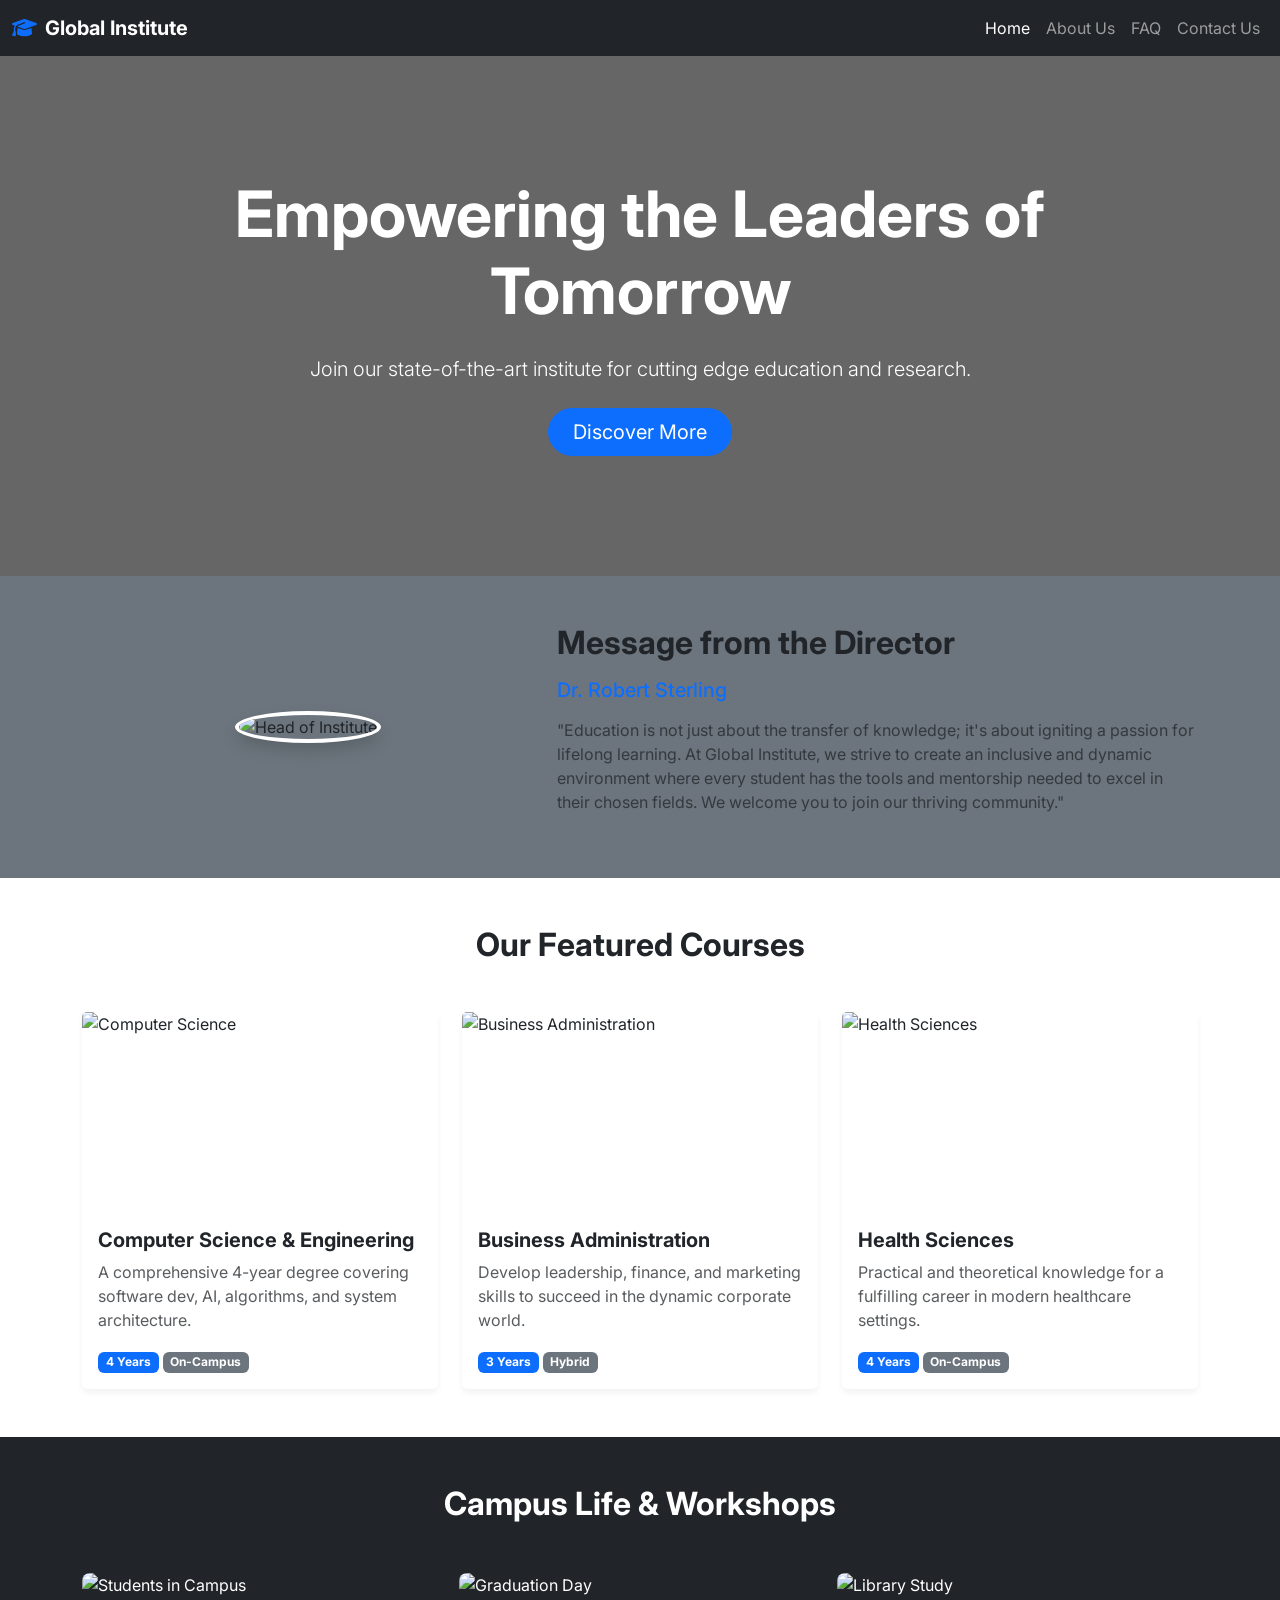
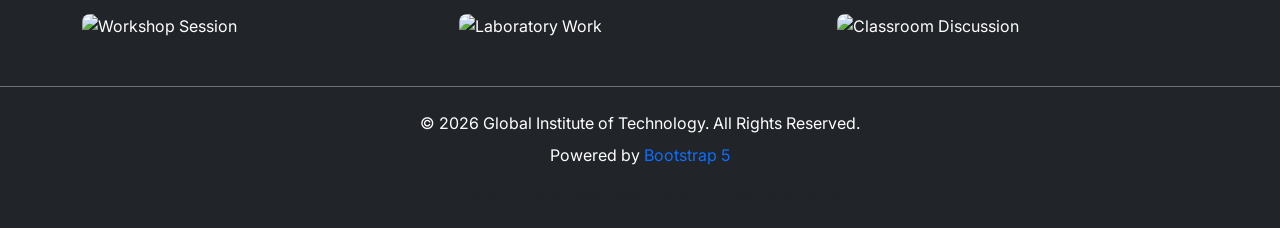
==== index.html @ 992102ea "project done" ====
<!DOCTYPE html>
<html lang="en">
<head>
    <meta charset="UTF-8">
    <meta name="viewport" content="width=device-width, initial-scale=1.0">
    <title>Global Institute of Technology | Home</title>
    <!-- Bootstrap CSS -->
    <link href="https://cdn.jsdelivr.net/npm/bootstrap@5.3.2/dist/css/bootstrap.min.css" rel="stylesheet">
    <!-- FontAwesome for Icons -->
    <link rel="stylesheet" href="https://cdnjs.cloudflare.com/ajax/libs/font-awesome/6.4.2/css/all.min.css">
    <!-- Custom CSS -->
    <link rel="stylesheet" href="assets/css/style.css">
</head>
<body>

    <!-- Navigation Menu (Full container wide with hover effect) -->
    <nav class="navbar navbar-expand-lg navbar-dark bg-dark">
        <div class="container-fluid">
            <a class="navbar-brand fw-bold" href="index.html">
                <i class="fa-solid fa-graduation-cap me-2 text-primary"></i>Global Institute
            </a>
            <button class="navbar-toggler" type="button" data-bs-toggle="collapse" data-bs-target="#mainNav" aria-controls="mainNav" aria-expanded="false" aria-label="Toggle navigation">
                <span class="navbar-toggler-icon"></span>
            </button>
            <div class="collapse navbar-collapse" id="mainNav">
                <ul class="navbar-nav ms-auto mb-2 mb-lg-0">
                    <li class="nav-item">
                        <a class="nav-link active" href="index.html">Home</a>
                    </li>
                    <li class="nav-item">
                        <a class="nav-link" href="about.html">About Us</a>
                    </li>
                    <li class="nav-item">
                        <a class="nav-link" href="faq.html">FAQ</a>
                    </li>
                    <li class="nav-item">
                        <a class="nav-link" href="contact.html">Contact Us</a>
                    </li>
                </ul>
            </div>
        </div>
    </nav>

    <main>
        <!-- Banner (Full wide) -->
        <section class="hero-banner">
            <div class="container">
                <h1 class="display-3 fw-bold mb-4">Empowering the Leaders of Tomorrow</h1>
                <p class="lead mb-4">Join our state-of-the-art institute for cutting edge education and research.</p>
                <a href="about.html" class="btn btn-primary btn-lg px-4 rounded-pill">Discover More</a>
            </div>
        </section>

        <!-- Head of Institute Section -->
        <section class="py-5 bg-secondary">
            <div class="container">
                <div class="row align-items-center">
                    <div class="col-md-5 mb-4 mb-md-0 text-center">
                        <img src="https://images.unsplash.com/photo-1560250097-0b93528c311a?ixlib=rb-4.0.3&auto=format&fit=crop&w=500&q=80" alt="Head of Institute" class="img-fluid rounded-circle shadow border border-4 border-white" style="width: 300px; height: 300px; object-fit: cover;">
                    </div>
                    <div class="col-md-7">
                        <h2 class="fw-bold mb-3">Message from the Director</h2>
                        <h5 class="text-primary mb-3">Dr. Robert Sterling</h5>
                        <p class="text-muted">
                            "Education is not just about the transfer of knowledge; it's about igniting a passion for lifelong learning. 
                            At Global Institute, we strive to create an inclusive and dynamic environment where every student has the tools 
                            and mentorship needed to excel in their chosen fields. We welcome you to join our thriving community."
                        </p>
                    </div>
                </div>
            </div>
        </section>

        <!-- Course Details -->
        <section class="py-5">
            <div class="container">
                <h2 class="text-center fw-bold mb-5">Our Featured Courses</h2>
                <div class="row g-4">
                    <!-- Course 1 -->
                    <div class="col-md-4">
                        <div class="card h-100">
                            <img src="https://images.unsplash.com/photo-1517694712202-14dd9538aa97?ixlib=rb-4.0.3&auto=format&fit=crop&w=600&q=80" class="card-img-top" alt="Computer Science" style="height: 200px; object-fit: cover;">
                            <div class="card-body">
                                <h5 class="card-title fw-bold">Computer Science & Engineering</h5>
                                <p class="card-text text-muted">A comprehensive 4-year degree covering software dev, AI, algorithms, and system architecture.</p>
                                <span class="badge bg-primary">4 Years</span>
                                <span class="badge bg-secondary">On-Campus</span>
                            </div>
                        </div>
                    </div>
                    <!-- Course 2 -->
                    <div class="col-md-4">
                        <div class="card h-100">
                            <img src="https://images.unsplash.com/photo-1606761568499-6d2451b23c66?ixlib=rb-4.0.3&auto=format&fit=crop&w=600&q=80" class="card-img-top" alt="Business Administration" style="height: 200px; object-fit: cover;">
                            <div class="card-body">
                                <h5 class="card-title fw-bold">Business Administration</h5>
                                <p class="card-text text-muted">Develop leadership, finance, and marketing skills to succeed in the dynamic corporate world.</p>
                                <span class="badge bg-primary">3 Years</span>
                                <span class="badge bg-secondary">Hybrid</span>
                            </div>
                        </div>
                    </div>
                    <!-- Course 3 -->
                    <div class="col-md-4">
                        <div class="card h-100">
                            <img src="https://images.unsplash.com/photo-1576091160399-112ba8d25d1d?ixlib=rb-4.0.3&auto=format&fit=crop&w=600&q=80" class="card-img-top" alt="Health Sciences" style="height: 200px; object-fit: cover;">
                            <div class="card-body">
                                <h5 class="card-title fw-bold">Health Sciences</h5>
                                <p class="card-text text-muted">Practical and theoretical knowledge for a fulfilling career in modern healthcare settings.</p>
                                <span class="badge bg-primary">4 Years</span>
                                <span class="badge bg-secondary">On-Campus</span>
                            </div>
                        </div>
                    </div>
                </div>
            </div>
        </section>

        <!-- Student/Workshop Image Gallery -->
        <section class="py-5 bg-dark text-white">
            <div class="container">
                <h2 class="text-center fw-bold mb-5">Campus Life & Workshops</h2>
                <div class="row g-3">
                    <div class="col-md-4 col-sm-6 gallery-item">
                        <img src="https://images.unsplash.com/photo-1523240795612-9a054b0db644?ixlib=rb-4.0.3&auto=format&fit=crop&w=600&q=80" alt="Students in Campus" class="gallery-img">
                    </div>
                    <div class="col-md-4 col-sm-6 gallery-item">
                        <img src="https://images.unsplash.com/photo-1541339907198-e08756dedf3f?ixlib=rb-4.0.3&auto=format&fit=crop&w=600&q=80" alt="Graduation Day" class="gallery-img">
                    </div>
                    <div class="col-md-4 col-sm-6 gallery-item">
                        <img src="https://images.unsplash.com/photo-1515162816999-a0c47dc192f7?ixlib=rb-4.0.3&auto=format&fit=crop&w=600&q=80" alt="Library Study" class="gallery-img">
                    </div>
                    <div class="col-md-4 col-sm-6 gallery-item">
                        <img src="https://images.unsplash.com/photo-1552664730-d307ca884978?ixlib=rb-4.0.3&auto=format&fit=crop&w=600&q=80" alt="Workshop Session" class="gallery-img">
                    </div>
                    <div class="col-md-4 col-sm-6 gallery-item">
                        <img src="https://images.unsplash.com/photo-1581091226825-a6a2a5aee158?ixlib=rb-4.0.3&auto=format&fit=crop&w=600&q=80" alt="Laboratory Work" class="gallery-img">
                    </div>
                    <div class="col-md-4 col-sm-6 gallery-item">
                        <img src="https://images.unsplash.com/photo-1509062522246-3755977927d7?ixlib=rb-4.0.3&auto=format&fit=crop&w=600&q=80" alt="Classroom Discussion" class="gallery-img">
                    </div>
                </div>
            </div>
        </section>
    </main>

    <!-- Footer -->
    <footer class="bg-dark text-white py-4 mt-auto border-top border-secondary">
        <div class="container text-center">
            <p class="mb-2">&copy; 2026 Global Institute of Technology. All Rights Reserved.</p>
            <p class="mb-2">Powered by <a href="#" target="_blank" class="text-primary text-decoration-none">Bootstrap 5</a></p>
            <div class="mt-3 text-muted small">
                <i class="fa-regular fa-clock me-1"></i> Current Time: <span id="current-datetime"></span>
            </div>
        </div>
    </footer>

    <!-- Bootstrap Bundle with Popper -->
    <script src="https://cdn.jsdelivr.net/npm/bootstrap@5.3.2/dist/js/bootstrap.bundle.min.js"></script>
    <!-- Custom JS -->
    <script src="assets/js/main.js"></script>
</body>
</html>
---- assets/css/style.css ----
/* Google Fonts */
@import url('https://fonts.googleapis.com/css2?family=Inter:wght@300;400;500;600;700&display=swap');

:root {
  --primary-color: #0d6efd;
  --primary-hover: #0b5ed7;
  --secondary-color: #f8f9fa;
  --text-dark: #212529;
  --text-muted: #6c757d;
  --transition-speed: 0.3s;
}

body {
  font-family: 'Inter', sans-serif;
  color: var(--text-dark);
  display: flex;
  flex-direction: column;
  min-height: 100vh;
}

main {
  flex: 1;
}

/* Navbar Hover Effect */
.navbar-nav .nav-link {
  position: relative;
  transition: color var(--transition-speed);
}

.navbar-nav .nav-link::after {
  content: '';
  position: absolute;
  width: 0;
  height: 2px;
  display: block;
  margin-top: 5px;
  right: 0;
  background: var(--primary-color);
  transition: width var(--transition-speed) ease;
}

.navbar-nav .nav-link:hover::after {
  width: 100%;
  left: 0;
  background: var(--primary-color);
}

/* Hero Banner */
.hero-banner {
  background: linear-gradient(rgba(0,0,0,0.6), rgba(0,0,0,0.6)), url('https://images.unsplash.com/photo-1523050854058-8df90110c9f1?ixlib=rb-4.0.3&auto=format&fit=crop&w=1920&q=80') no-repeat center center/cover;
  color: white;
  padding: 120px 0;
  text-align: center;
}

/* Cards Hover effects */
.card {
  transition: transform var(--transition-speed), box-shadow var(--transition-speed);
  border: none;
  box-shadow: 0 4px 6px rgba(0,0,0,0.05);
}

.card:hover {
  transform: translateY(-5px);
  box-shadow: 0 10px 20px rgba(0,0,0,0.1);
}

/* Gallery Images */
.gallery-img {
  width: 100%;
  height: 250px;
  object-fit: cover;
  border-radius: 8px;
  transition: transform var(--transition-speed);
}
.gallery-item {
  overflow: hidden;
  border-radius: 8px;
}
.gallery-item:hover .gallery-img {
  transform: scale(1.05);
}

/* Custom Unordered List (Food Items) - Without Framework Help */
.food-list {
  list-style-type: none;
  padding: 0;
  margin: 20px 0;
  max-width: 400px;
}

.food-list li {
  background-color: #fdfbf7;
  border: 1px solid #e0dcd3;
  border-radius: 8px;
  padding: 15px 20px;
  margin-bottom: 10px;
  font-size: 16px;
  color: #4a4a4a;
  transition: all 0.3s ease-in-out;
  cursor: pointer;
  position: relative;
  overflow: hidden;
}

.food-list li::before {
  content: '🍽️';
  margin-right: 10px;
}

.food-list li:hover {
  background-color: #ffe8cc;
  border-color: #ffa94d;
  color: #d9480f;
  transform: translateX(5px);
  box-shadow: 2px 4px 8px rgba(0, 0, 0, 0.05);
}

/* FAQ Styles */
.faq-container {
  max-width: 800px;
  margin: 0 auto;
}

.faq-item {
  background-color: #fff;
  border: 1px solid #e5e7eb;
  border-radius: 8px;
  margin-bottom: 15px;
  overflow: hidden;
}

.faq-question {
  width: 100%;
  text-align: left;
  padding: 20px;
  font-size: 1.1rem;
  font-weight: 600;
  background: none;
  border: none;
  cursor: pointer;
  display: flex;
  justify-content: space-between;
  align-items: center;
  transition: background-color 0.2s;
}

.faq-question:hover {
  background-color: #f8f9fa;
}

.faq-icon {
  transition: transform 0.3s ease;
}

.faq-item.active .faq-icon {
  transform: rotate(180deg);
}

.faq-answer {
  max-height: 0;
  overflow: hidden;
  transition: max-height 0.4s ease;
}

.faq-answer-content {
  padding: 0 20px 20px;
  color: var(--text-muted);
}
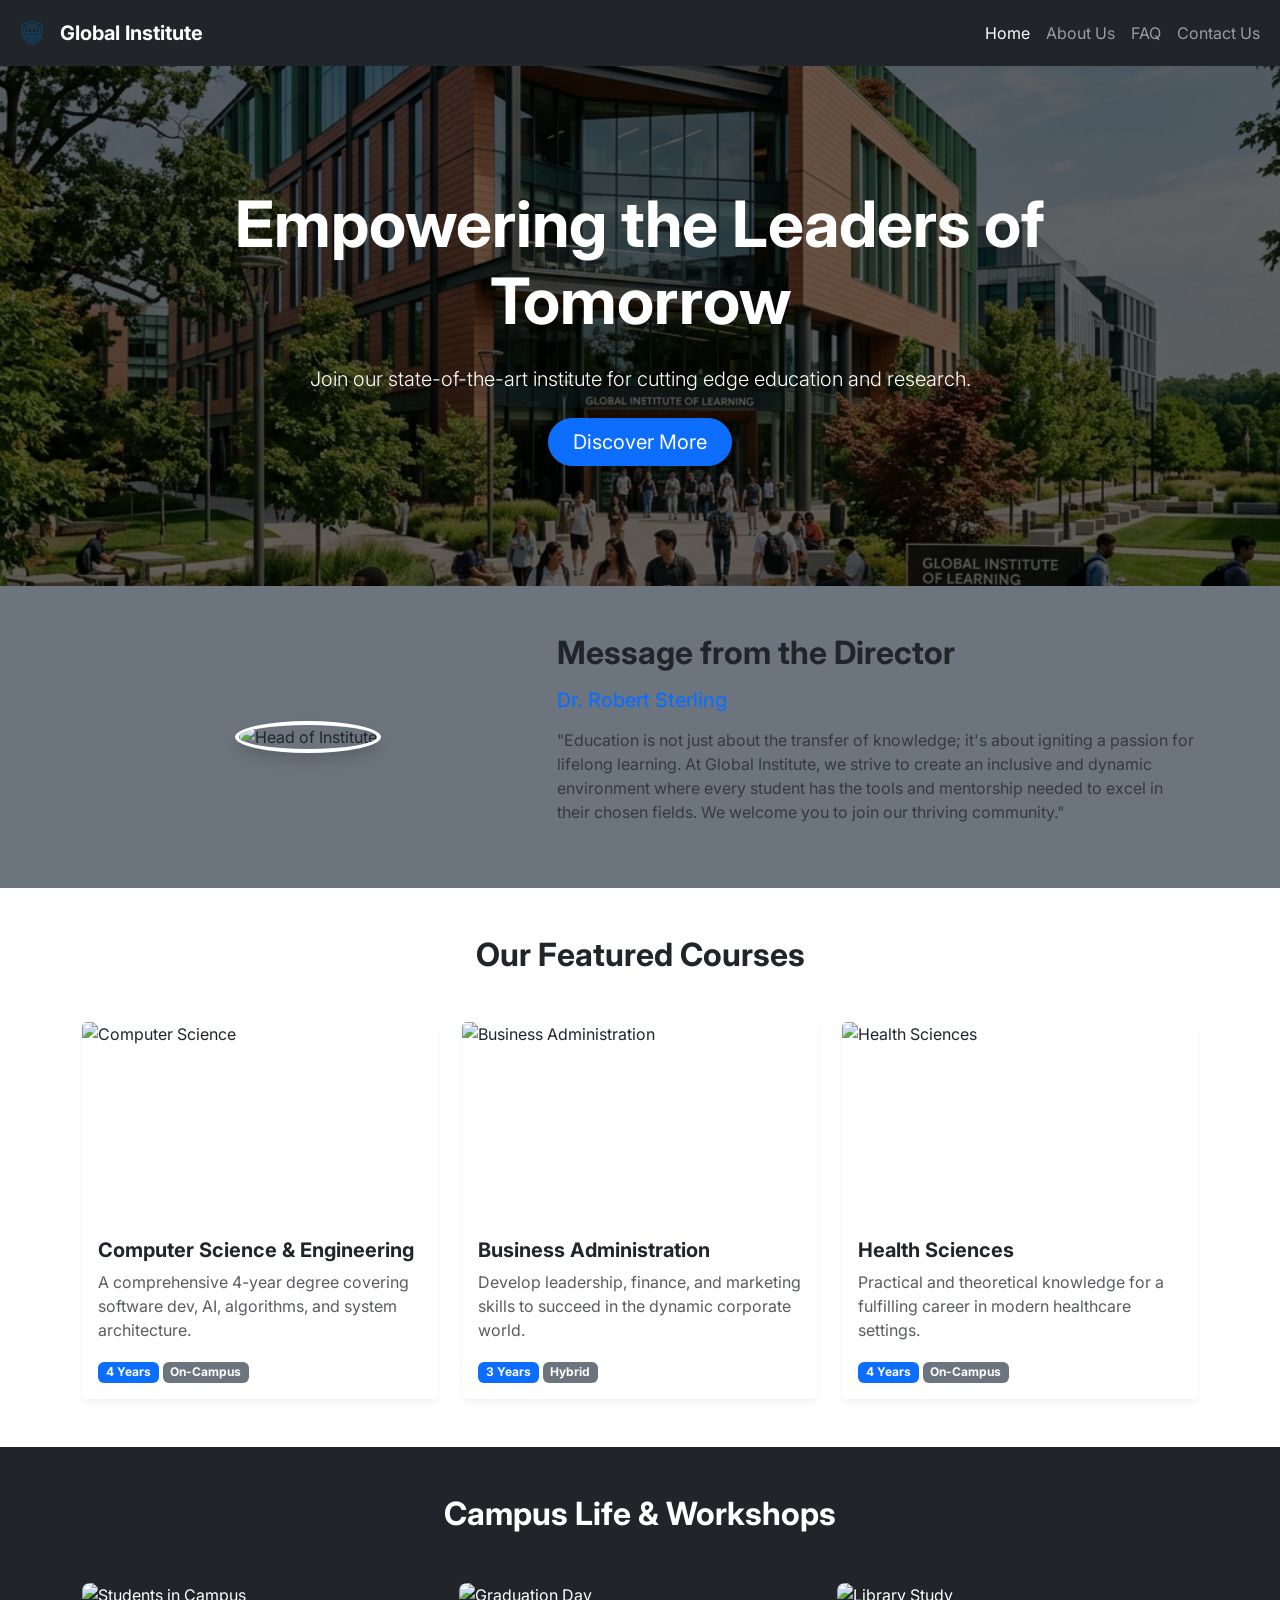
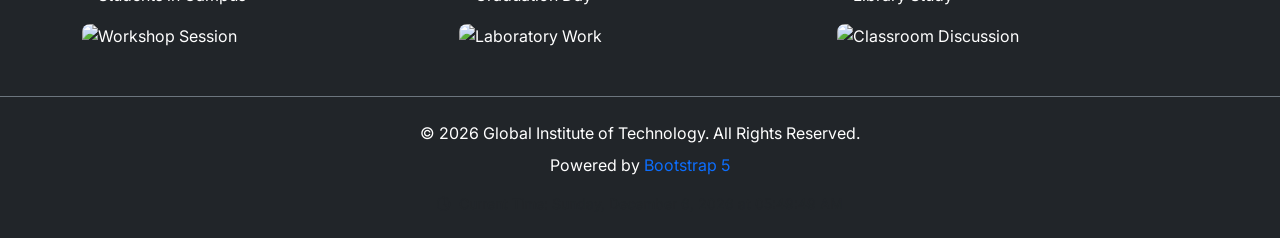
==== commit 3a47588e: "project done" ====
--- a/index.html
+++ b/index.html
@@ -16,8 +16,9 @@
     <!-- Navigation Menu (Full container wide with hover effect) -->
     <nav class="navbar navbar-expand-lg navbar-dark bg-dark">
         <div class="container-fluid">
-            <a class="navbar-brand fw-bold" href="index.html">
-                <i class="fa-solid fa-graduation-cap me-2 text-primary"></i>Global Institute
+            <a class="navbar-brand fw-bold d-flex align-items-center" href="index.html">
+                <img src="assets/img/logo.png" alt="Global Institute Logo" class="me-2" style="width: 40px; height: 40px; object-fit: contain;">
+                Global Institute
             </a>
             <button class="navbar-toggler" type="button" data-bs-toggle="collapse" data-bs-target="#mainNav" aria-controls="mainNav" aria-expanded="false" aria-label="Toggle navigation">
                 <span class="navbar-toggler-icon"></span>
--- a/assets/css/style.css
+++ b/assets/css/style.css
@@ -48,7 +48,7 @@
 
 /* Hero Banner */
 .hero-banner {
-  background: linear-gradient(rgba(0,0,0,0.6), rgba(0,0,0,0.6)), url('https://images.unsplash.com/photo-1523050854058-8df90110c9f1?ixlib=rb-4.0.3&auto=format&fit=crop&w=1920&q=80') no-repeat center center/cover;
+  background: linear-gradient(rgba(0,0,0,0.6), rgba(0,0,0,0.6)), url('../img/hero-banner.png') no-repeat center center/cover;
   color: white;
   padding: 120px 0;
   text-align: center;
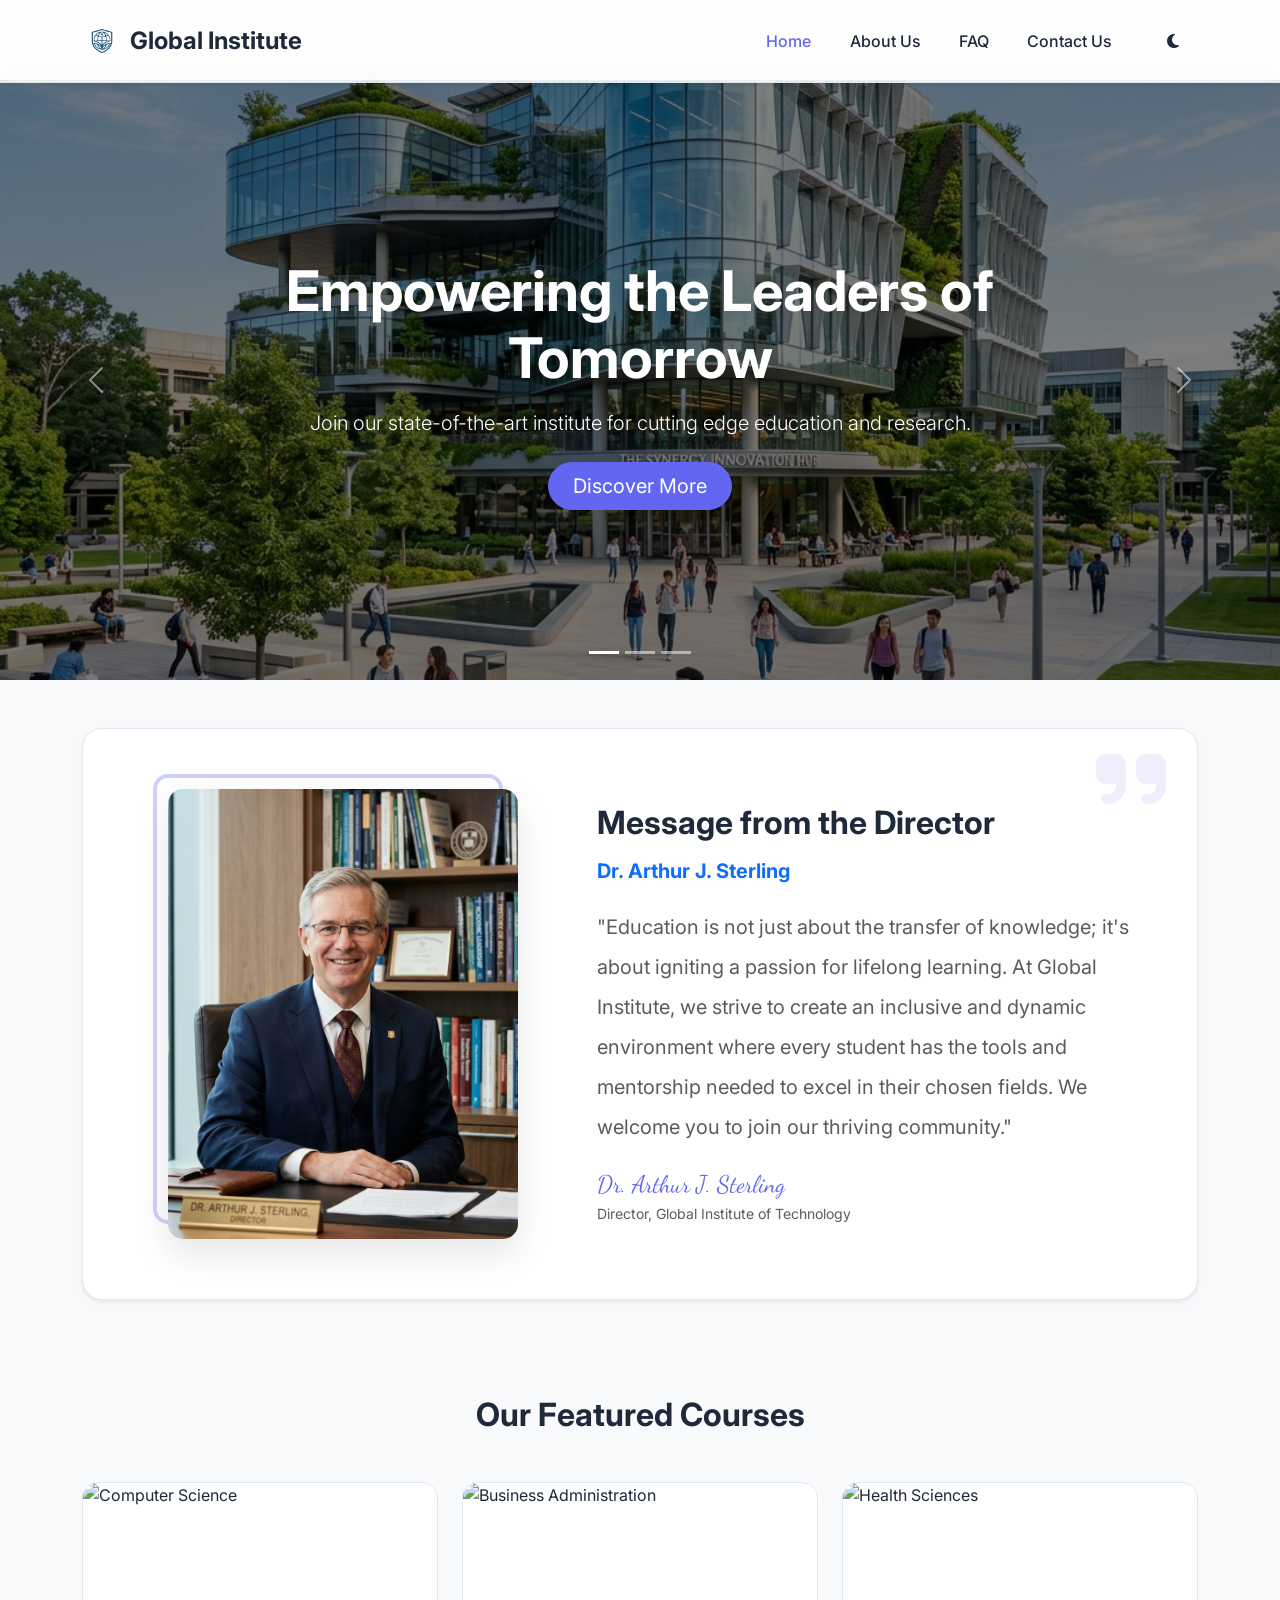
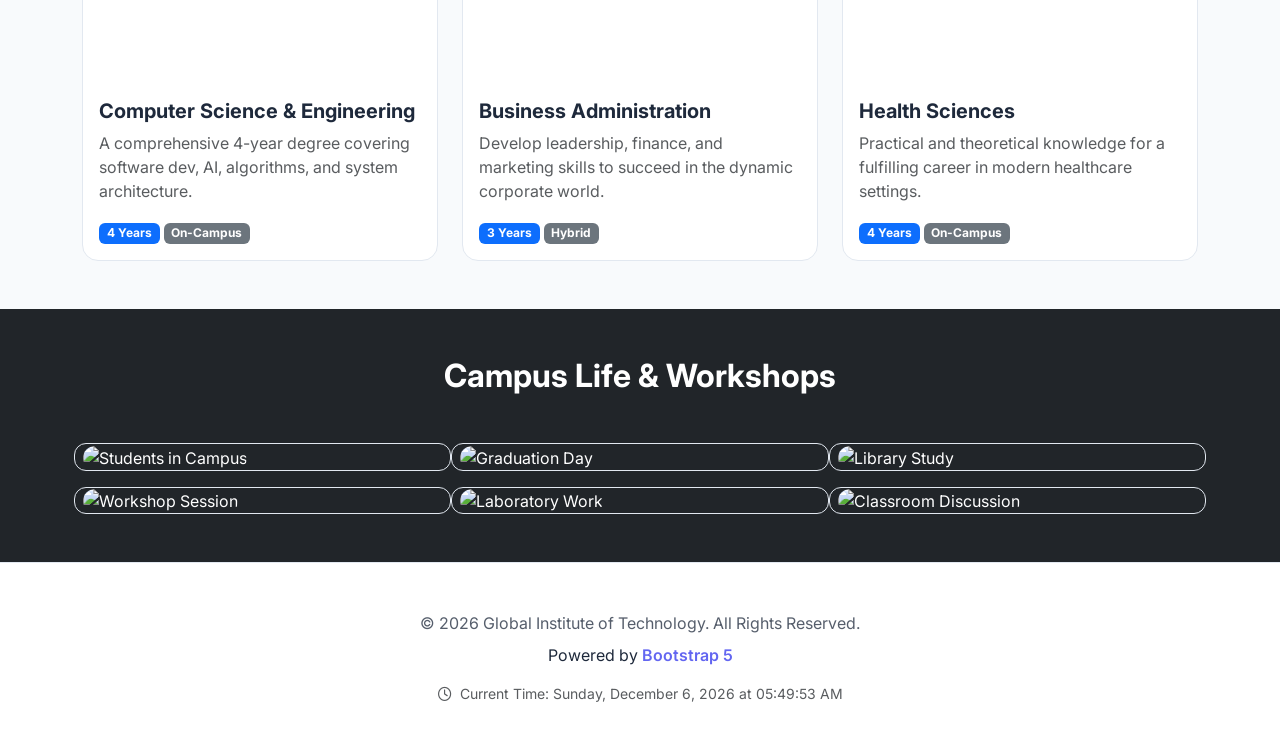
==== commit 155fd95d: "feat: implement glassmorphic navigation, dark mode toggle, and hero carousel with new assets" ====
--- a/index.html
+++ b/index.html
@@ -14,17 +14,18 @@
 <body>
 
     <!-- Navigation Menu (Full container wide with hover effect) -->
-    <nav class="navbar navbar-expand-lg navbar-dark bg-dark">
-        <div class="container-fluid">
+    <!-- Navigation Menu (Glassmorphic) -->
+    <nav class="navbar navbar-expand-lg fixed-top shadow-sm">
+        <div class="container">
             <a class="navbar-brand fw-bold d-flex align-items-center" href="index.html">
                 <img src="assets/img/logo.png" alt="Global Institute Logo" class="me-2" style="width: 40px; height: 40px; object-fit: contain;">
-                Global Institute
+                <span>Global Institute</span>
             </a>
-            <button class="navbar-toggler" type="button" data-bs-toggle="collapse" data-bs-target="#mainNav" aria-controls="mainNav" aria-expanded="false" aria-label="Toggle navigation">
+            <button class="navbar-toggler border-0 shadow-none" type="button" data-bs-toggle="collapse" data-bs-target="#mainNav" aria-controls="mainNav" aria-expanded="false" aria-label="Toggle navigation">
                 <span class="navbar-toggler-icon"></span>
             </button>
             <div class="collapse navbar-collapse" id="mainNav">
-                <ul class="navbar-nav ms-auto mb-2 mb-lg-0">
+                <ul class="navbar-nav ms-auto align-items-center">
                     <li class="nav-item">
                         <a class="nav-link active" href="index.html">Home</a>
                     </li>
@@ -36,6 +37,12 @@
                     </li>
                     <li class="nav-item">
                         <a class="nav-link" href="contact.html">Contact Us</a>
+                    </li>
+                    <!-- Dark Mode Toggle -->
+                    <li class="nav-item ms-lg-3">
+                        <button id="theme-toggle" class="btn btn-link nav-link text-decoration-none border-0" aria-label="Toggle Dark Mode">
+                            <i class="fas fa-moon"></i>
+                        </button>
                     </li>
                 </ul>
             </div>
@@ -43,30 +50,75 @@
     </nav>
 
     <main>
-        <!-- Banner (Full wide) -->
-        <section class="hero-banner">
+        <!-- Hero Carousel -->
+        <section id="heroCarousel" class="carousel slide" data-bs-ride="carousel">
+            <div class="carousel-indicators">
+                <button type="button" data-bs-target="#heroCarousel" data-bs-slide-to="0" class="active" aria-current="true" aria-label="Slide 1"></button>
+                <button type="button" data-bs-target="#heroCarousel" data-bs-slide-to="1" aria-label="Slide 2"></button>
+                <button type="button" data-bs-target="#heroCarousel" data-bs-slide-to="2" aria-label="Slide 3"></button>
+            </div>
+            <div class="carousel-inner">
+                <div class="carousel-item active">
+                    <img src="assets/img/carousel-1.png" class="d-block w-100 carousel-img" alt="Modern Campus Building">
+                    <div class="carousel-caption">
+                        <h1 class="display-4 fw-bold mb-3">Empowering the Leaders of Tomorrow</h1>
+                        <p class="lead mb-4 d-none d-md-block">Join our state-of-the-art institute for cutting edge education and research.</p>
+                        <a href="about.html" class="btn btn-primary btn-lg px-4 rounded-pill">Discover More</a>
+                    </div>
+                </div>
+                <div class="carousel-item">
+                    <img src="assets/img/carousel-2.png" class="d-block w-100 carousel-img" alt="Modern University Library">
+                    <div class="carousel-caption">
+                        <h1 class="display-4 fw-bold mb-3">World-Class Library & Resources</h1>
+                        <p class="lead mb-4 d-none d-md-block">Access vast educational resources and digital media to fuel your academic growth.</p>
+                        <a href="about.html" class="btn btn-primary btn-lg px-4 rounded-pill">Explore Campus</a>
+                    </div>
+                </div>
+                <div class="carousel-item">
+                    <img src="assets/img/carousel-3.png" class="d-block w-100 carousel-img" alt="Engineering Workshop">
+                    <div class="carousel-caption">
+                        <h1 class="display-4 fw-bold mb-3">Innovative Labs & Workshops</h1>
+                        <p class="lead mb-4 d-none d-md-block">Get hands-on experience with the latest technology and industry-standard equipment.</p>
+                        <a href="about.html" class="btn btn-primary btn-lg px-4 rounded-pill">Apply Now</a>
+                    </div>
+                </div>
+            </div>
+            <button class="carousel-control-prev" type="button" data-bs-target="#heroCarousel" data-bs-slide="prev">
+                <span class="carousel-control-prev-icon" aria-hidden="true"></span>
+                <span class="visually-hidden">Previous</span>
+            </button>
+            <button class="carousel-control-next" type="button" data-bs-target="#heroCarousel" data-bs-slide="next">
+                <span class="carousel-control-next-icon" aria-hidden="true"></span>
+                <span class="visually-hidden">Next</span>
+            </button>
+        </section>
+
+        <!-- Head of Institute Section -->
+        <section class="py-5 bg-light">
             <div class="container">
-                <h1 class="display-3 fw-bold mb-4">Empowering the Leaders of Tomorrow</h1>
-                <p class="lead mb-4">Join our state-of-the-art institute for cutting edge education and research.</p>
-                <a href="about.html" class="btn btn-primary btn-lg px-4 rounded-pill">Discover More</a>
-            </div>
-        </section>
-
-        <!-- Head of Institute Section -->
-        <section class="py-5 bg-secondary">
-            <div class="container">
-                <div class="row align-items-center">
-                    <div class="col-md-5 mb-4 mb-md-0 text-center">
-                        <img src="https://images.unsplash.com/photo-1560250097-0b93528c311a?ixlib=rb-4.0.3&auto=format&fit=crop&w=500&q=80" alt="Head of Institute" class="img-fluid rounded-circle shadow border border-4 border-white" style="width: 300px; height: 300px; object-fit: cover;">
-                    </div>
-                    <div class="col-md-7">
-                        <h2 class="fw-bold mb-3">Message from the Director</h2>
-                        <h5 class="text-primary mb-3">Dr. Robert Sterling</h5>
-                        <p class="text-muted">
-                            "Education is not just about the transfer of knowledge; it's about igniting a passion for lifelong learning. 
-                            At Global Institute, we strive to create an inclusive and dynamic environment where every student has the tools 
-                            and mentorship needed to excel in their chosen fields. We welcome you to join our thriving community."
-                        </p>
+                <div class="director-section shadow-sm">
+                    <div class="row align-items-center">
+                        <div class="col-lg-5 mb-5 mb-lg-0 text-center">
+                            <div class="director-img-container">
+                                <img src="assets/img/director.png" alt="Dr. Arthur J. Sterling" class="director-img">
+                            </div>
+                        </div>
+                        <div class="col-lg-7">
+                            <div class="director-content">
+                                <i class="fas fa-quote-right quote-icon"></i>
+                                <h2 class="fw-bold mb-3">Message from the Director</h2>
+                                <h5 class="text-primary fw-bold mb-4">Dr. Arthur J. Sterling</h5>
+                                <p class="text-muted fs-5 lh-lg">
+                                    "Education is not just about the transfer of knowledge; it's about igniting a passion for lifelong learning. 
+                                    At Global Institute, we strive to create an inclusive and dynamic environment where every student has the tools 
+                                    and mentorship needed to excel in their chosen fields. We welcome you to join our thriving community."
+                                </p>
+                                <div class="director-signature">
+                                    Dr. Arthur J. Sterling
+                                </div>
+                                <p class="text-muted small mb-0">Director, Global Institute of Technology</p>
+                            </div>
+                        </div>
                     </div>
                 </div>
             </div>
@@ -146,10 +198,10 @@
     </main>
 
     <!-- Footer -->
-    <footer class="bg-dark text-white py-4 mt-auto border-top border-secondary">
+    <footer class="py-5 mt-auto">
         <div class="container text-center">
-            <p class="mb-2">&copy; 2026 Global Institute of Technology. All Rights Reserved.</p>
-            <p class="mb-2">Powered by <a href="#" target="_blank" class="text-primary text-decoration-none">Bootstrap 5</a></p>
+            <p class="mb-2 opacity-75">&copy; 2026 Global Institute of Technology. All Rights Reserved.</p>
+            <p class="mb-2">Powered by <a href="https://getbootstrap.com/" target="_blank" class="footer-link">Bootstrap 5</a></p>
             <div class="mt-3 text-muted small">
                 <i class="fa-regular fa-clock me-1"></i> Current Time: <span id="current-datetime"></span>
             </div>
--- a/assets/css/style.css
+++ b/assets/css/style.css
@@ -1,25 +1,84 @@
 /* Google Fonts */
-@import url('https://fonts.googleapis.com/css2?family=Inter:wght@300;400;500;600;700&display=swap');
+@import url('https://fonts.googleapis.com/css2?family=Inter:wght@300;400;500;600;700&family=Dancing+Script:wght@700&display=swap');
 
 :root {
-  --primary-color: #0d6efd;
-  --primary-hover: #0b5ed7;
-  --secondary-color: #f8f9fa;
-  --text-dark: #212529;
-  --text-muted: #6c757d;
+  /* Light Mode Variables */
+  --primary-color: #6366f1;
+  --primary-hover: #4f46e5;
+  --secondary-bg: #f8fafc;
+  --card-bg: #ffffff;
+  --text-main: #1e293b;
+  --text-muted: #64748b;
+  --nav-bg: rgba(255, 255, 255, 0.8);
+  --border-color: #e2e8f0;
+  --accent-color: #f59e0b;
+  --shadow-sm: 0 4px 6px -1px rgb(0 0 0 / 0.1);
+  --shadow-md: 0 10px 15px -3px rgb(0 0 0 / 0.1);
   --transition-speed: 0.3s;
+}
+
+[data-theme="dark"] {
+  /* Dark Mode Variables */
+  --primary-color: #818cf8;
+  --primary-hover: #6366f1;
+  --secondary-bg: #0f172a;
+  --card-bg: #1e293b;
+  --text-main: #f1f5f9;
+  --text-muted: #94a3b8;
+  --nav-bg: rgba(15, 23, 42, 0.8);
+  --border-color: #334155;
+  --shadow-sm: 0 4px 6px -1px rgb(0 0 0 / 0.3);
+  --shadow-md: 0 10px 15px -3px rgb(0 0 0 / 0.5);
 }
 
 body {
   font-family: 'Inter', sans-serif;
-  color: var(--text-dark);
+  color: var(--text-main);
+  background-color: var(--secondary-bg);
+  transition: background-color var(--transition-speed), color var(--transition-speed);
   display: flex;
   flex-direction: column;
   min-height: 100vh;
+  padding-top: 80px; /* Space for fixed navbar */
 }
 
 main {
   flex: 1;
+}
+
+/* Glassmorphic Navbar */
+.navbar {
+  backdrop-filter: blur(12px);
+  -webkit-backdrop-filter: blur(12px);
+  background-color: var(--nav-bg) !important;
+  border-bottom: 1px solid var(--border-color);
+  transition: all var(--transition-speed);
+  padding: 1rem 0;
+}
+
+.navbar.scrolled {
+  padding: 0.7rem 0;
+  box-shadow: var(--shadow-md);
+}
+
+.navbar-brand {
+  color: var(--text-main) !important;
+  font-size: 1.5rem;
+}
+
+.navbar-nav .nav-link {
+  color: var(--text-main) !important;
+  font-weight: 500;
+  padding: 0.5rem 1.2rem !important;
+  transition: color var(--transition-speed);
+}
+
+.navbar-nav .nav-link.active {
+  color: var(--primary-color) !important;
+}
+
+.navbar-nav .nav-link:hover {
+  color: var(--primary-color) !important;
 }
 
 /* Navbar Hover Effect */
@@ -46,24 +105,75 @@
   background: var(--primary-color);
 }
 
-/* Hero Banner */
-.hero-banner {
-  background: linear-gradient(rgba(0,0,0,0.6), rgba(0,0,0,0.6)), url('../img/hero-banner.png') no-repeat center center/cover;
-  color: white;
-  padding: 120px 0;
-  text-align: center;
-}
-
-/* Cards Hover effects */
+/* Hero Carousel Styling */
+.carousel-img {
+  height: 600px;
+  object-fit: cover;
+}
+
+.carousel-item {
+  position: relative;
+}
+
+/* Dark overlay for text readability */
+.carousel-item::after {
+  content: "";
+  position: absolute;
+  top: 0;
+  left: 0;
+  width: 100%;
+  height: 100%;
+  background: linear-gradient(rgba(0,0,0,0.5), rgba(0,0,0,0.5));
+}
+
+.carousel-caption {
+  z-index: 10;
+  bottom: 25%;
+}
+
+@media (max-width: 768px) {
+  .carousel-img {
+    height: 400px;
+  }
+  .carousel-caption {
+    bottom: 15%;
+  }
+}
+
+/* Cards Styling */
 .card {
-  transition: transform var(--transition-speed), box-shadow var(--transition-speed);
-  border: none;
-  box-shadow: 0 4px 6px rgba(0,0,0,0.05);
+  background-color: var(--card-bg);
+  color: var(--text-main);
+  border: 1px solid var(--border-color);
+  border-radius: 16px;
+  overflow: hidden;
+  transition: transform var(--transition-speed), box-shadow var(--transition-speed), background-color var(--transition-speed);
 }
 
 .card:hover {
-  transform: translateY(-5px);
-  box-shadow: 0 10px 20px rgba(0,0,0,0.1);
+  transform: translateY(-8px);
+  box-shadow: var(--shadow-md);
+}
+
+.card-title {
+  color: var(--text-main);
+}
+
+.card-text {
+  color: var(--text-muted);
+}
+
+.btn-primary {
+  background-color: var(--primary-color);
+  border-color: var(--primary-color);
+  transition: all var(--transition-speed);
+}
+
+.btn-primary:hover {
+  background-color: var(--primary-hover);
+  border-color: var(--primary-hover);
+  transform: translateY(-2px);
+  box-shadow: 0 4px 12px rgba(99, 102, 241, 0.4);
 }
 
 /* Gallery Images */
@@ -71,12 +181,13 @@
   width: 100%;
   height: 250px;
   object-fit: cover;
-  border-radius: 8px;
+  border-radius: 12px;
   transition: transform var(--transition-speed);
 }
 .gallery-item {
   overflow: hidden;
-  border-radius: 8px;
+  border-radius: 12px;
+  border: 1px solid var(--border-color);
 }
 .gallery-item:hover .gallery-img {
   transform: scale(1.05);
@@ -124,11 +235,12 @@
 }
 
 .faq-item {
-  background-color: #fff;
-  border: 1px solid #e5e7eb;
-  border-radius: 8px;
+  background-color: var(--card-bg);
+  border: 1px solid var(--border-color);
+  border-radius: 12px;
   margin-bottom: 15px;
   overflow: hidden;
+  transition: background-color var(--transition-speed);
 }
 
 .faq-question {
@@ -139,6 +251,7 @@
   font-weight: 600;
   background: none;
   border: none;
+  color: var(--text-main);
   cursor: pointer;
   display: flex;
   justify-content: space-between;
@@ -147,11 +260,12 @@
 }
 
 .faq-question:hover {
-  background-color: #f8f9fa;
+  background-color: rgba(99, 102, 241, 0.05);
 }
 
 .faq-icon {
   transition: transform 0.3s ease;
+  color: var(--primary-color);
 }
 
 .faq-item.active .faq-icon {
@@ -168,3 +282,121 @@
   padding: 0 20px 20px;
   color: var(--text-muted);
 }
+
+/* Director Message Section */
+.director-section {
+  background-color: var(--card-bg);
+  border-radius: 20px;
+  padding: 60px;
+  box-shadow: var(--shadow-md);
+  position: relative;
+  overflow: hidden;
+  border: 1px solid var(--border-color);
+}
+
+.director-img-container {
+  position: relative;
+  display: inline-block;
+}
+
+.director-img-container::before {
+  content: "";
+  position: absolute;
+  top: -15px;
+  left: -15px;
+  width: 100%;
+  height: 100%;
+  border: 4px solid var(--primary-color);
+  border-radius: 15px;
+  z-index: 0;
+  opacity: 0.3;
+}
+
+.director-img {
+  width: 100%;
+  max-width: 350px;
+  height: 450px;
+  object-fit: cover;
+  object-position: top; /* Ensures the head isn't cut off */
+  border-radius: 15px;
+  position: relative;
+  z-index: 1;
+  box-shadow: 0 15px 35px rgba(0,0,0,0.1);
+}
+
+.quote-icon {
+  font-size: 5rem;
+  color: var(--primary-color);
+  opacity: 0.1;
+  position: absolute;
+  top: 10px;
+  right: 30px;
+}
+
+.director-content {
+  padding-left: 30px;
+}
+
+/* Form Styling */
+.form-control {
+  background-color: var(--secondary-bg);
+  border: 1px solid var(--border-color);
+  color: var(--text-main);
+  border-radius: 10px;
+  padding: 0.75rem 1rem;
+  transition: all var(--transition-speed);
+}
+
+.form-control:focus {
+  background-color: var(--card-bg);
+  color: var(--text-main);
+  border-color: var(--primary-color);
+  box-shadow: 0 0 0 0.25rem rgba(99, 102, 241, 0.25);
+}
+
+.form-label {
+  color: var(--text-main);
+}
+
+/* Footer Styling */
+footer {
+  background-color: var(--card-bg);
+  color: var(--text-main);
+  border-top: 1px solid var(--border-color);
+  transition: background-color var(--transition-speed), color var(--transition-speed);
+}
+
+.footer-link {
+  color: var(--primary-color);
+  text-decoration: none;
+  font-weight: 600;
+}
+
+.footer-link:hover {
+  text-decoration: underline;
+}
+
+.director-signature {
+  font-family: 'Dancing Script', cursive; /* I should add this font or just use a nice serif */
+  font-size: 1.5rem;
+  color: var(--primary-color);
+  margin-top: 20px;
+}
+
+@media (max-width: 768px) {
+  .director-section {
+    padding: 40px 20px;
+    text-align: center;
+  }
+  .director-img {
+    height: 350px;
+    margin-bottom: 40px;
+  }
+  .director-content {
+    padding-left: 0;
+  }
+  .quote-icon {
+    display: none;
+  }
+}
+
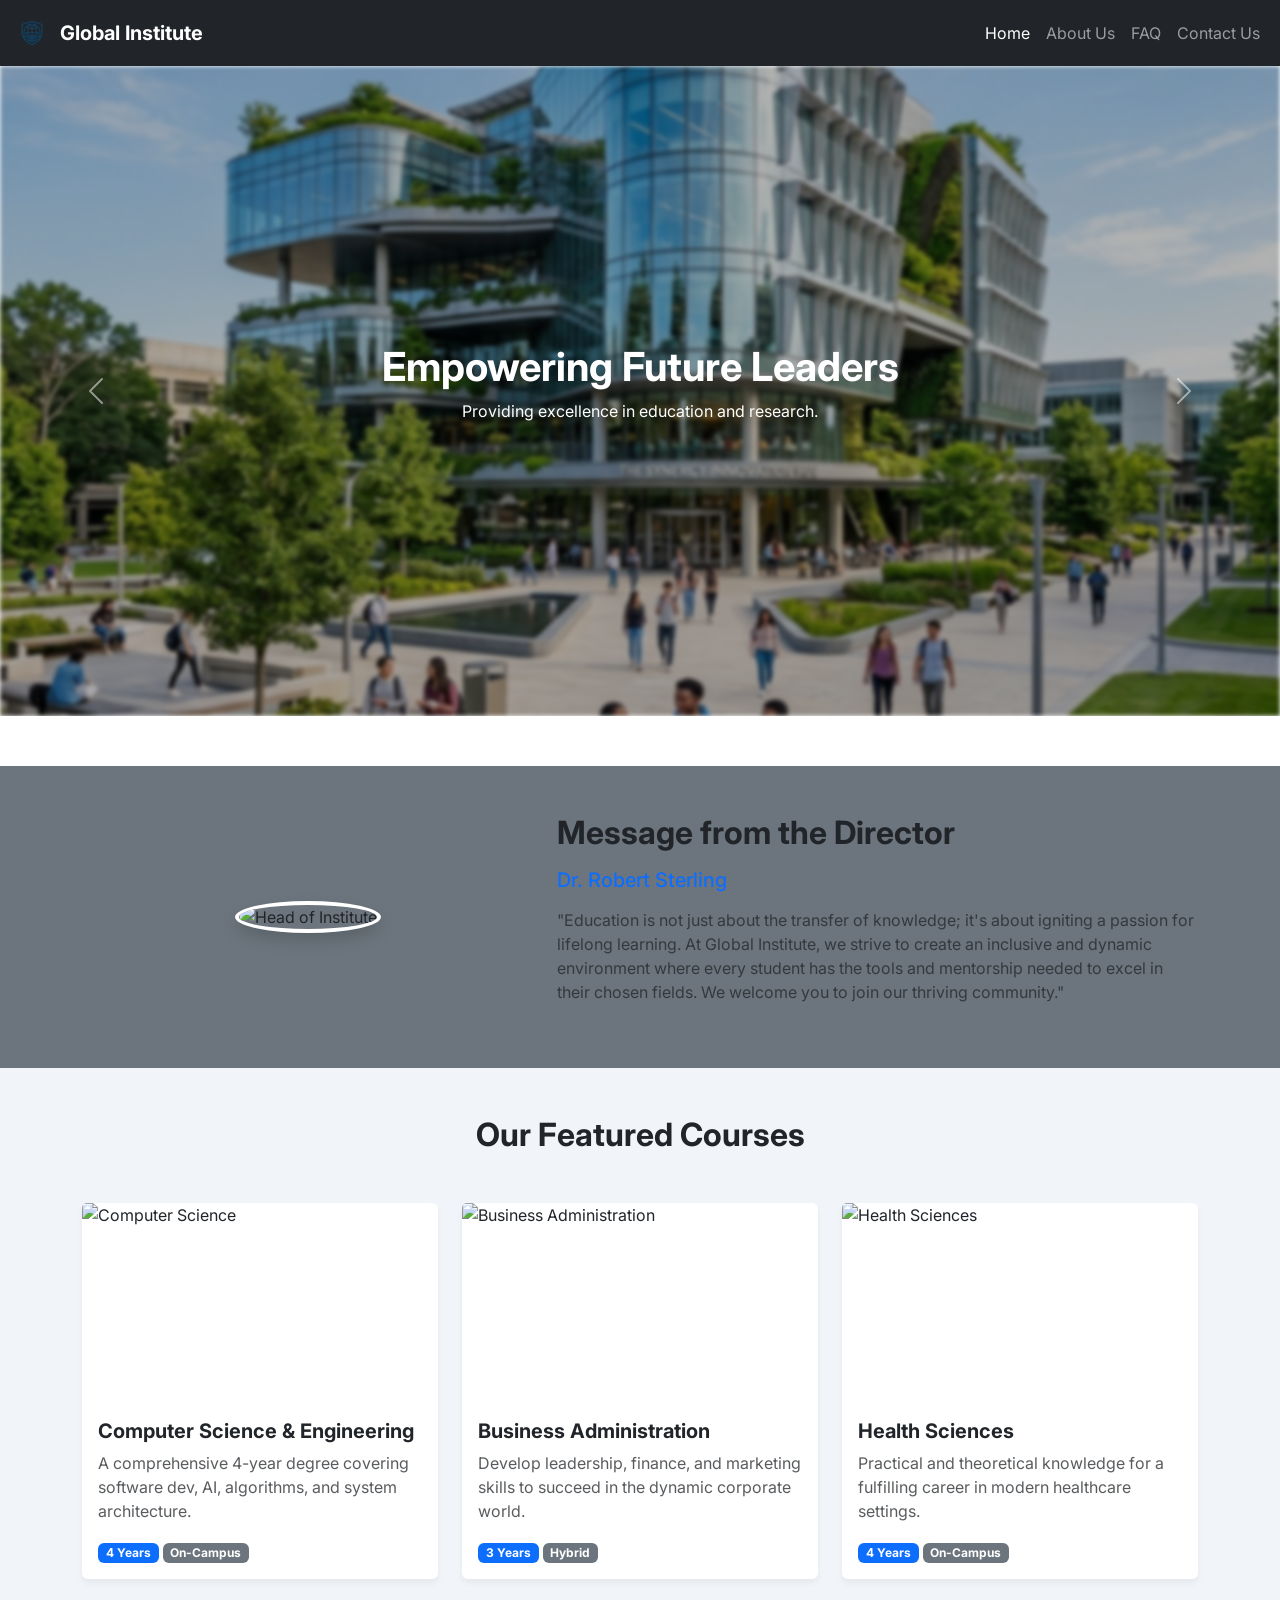
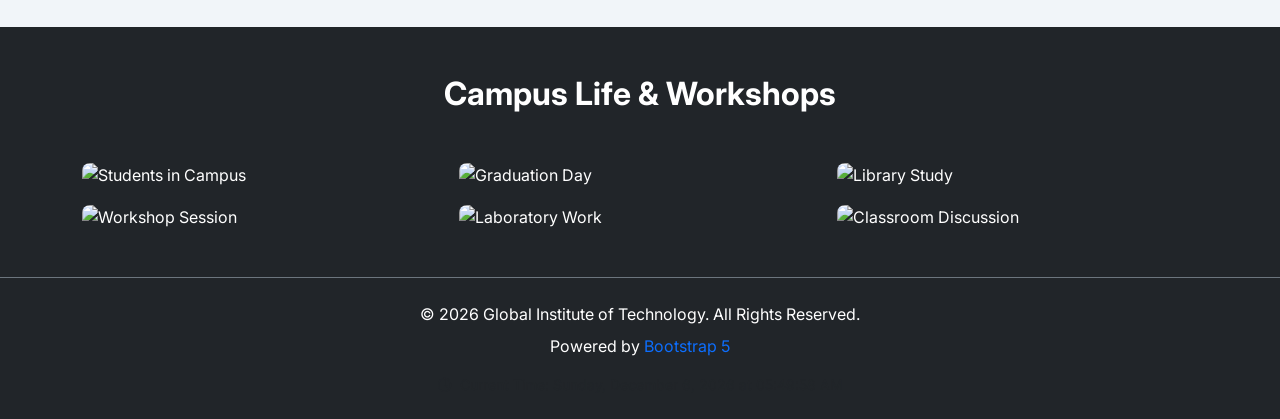
==== commit a7985b44: "refactor: simplify site design by removing dark mode and glassmorphism in favor of standard Bootstra" ====
--- a/index.html
+++ b/index.html
@@ -14,18 +14,17 @@
 <body>
 
     <!-- Navigation Menu (Full container wide with hover effect) -->
-    <!-- Navigation Menu (Glassmorphic) -->
-    <nav class="navbar navbar-expand-lg fixed-top shadow-sm">
-        <div class="container">
+    <nav class="navbar navbar-expand-lg navbar-dark bg-dark">
+        <div class="container-fluid">
             <a class="navbar-brand fw-bold d-flex align-items-center" href="index.html">
                 <img src="assets/img/logo.png" alt="Global Institute Logo" class="me-2" style="width: 40px; height: 40px; object-fit: contain;">
-                <span>Global Institute</span>
+                Global Institute
             </a>
-            <button class="navbar-toggler border-0 shadow-none" type="button" data-bs-toggle="collapse" data-bs-target="#mainNav" aria-controls="mainNav" aria-expanded="false" aria-label="Toggle navigation">
+            <button class="navbar-toggler" type="button" data-bs-toggle="collapse" data-bs-target="#mainNav" aria-controls="mainNav" aria-expanded="false" aria-label="Toggle navigation">
                 <span class="navbar-toggler-icon"></span>
             </button>
             <div class="collapse navbar-collapse" id="mainNav">
-                <ul class="navbar-nav ms-auto align-items-center">
+                <ul class="navbar-nav ms-auto mb-2 mb-lg-0">
                     <li class="nav-item">
                         <a class="nav-link active" href="index.html">Home</a>
                     </li>
@@ -38,94 +37,60 @@
                     <li class="nav-item">
                         <a class="nav-link" href="contact.html">Contact Us</a>
                     </li>
-                    <!-- Dark Mode Toggle -->
-                    <li class="nav-item ms-lg-3">
-                        <button id="theme-toggle" class="btn btn-link nav-link text-decoration-none border-0" aria-label="Toggle Dark Mode">
-                            <i class="fas fa-moon"></i>
-                        </button>
-                    </li>
                 </ul>
             </div>
         </div>
     </nav>
 
     <main>
-        <!-- Hero Carousel -->
-        <section id="heroCarousel" class="carousel slide" data-bs-ride="carousel">
-            <div class="carousel-indicators">
-                <button type="button" data-bs-target="#heroCarousel" data-bs-slide-to="0" class="active" aria-current="true" aria-label="Slide 1"></button>
-                <button type="button" data-bs-target="#heroCarousel" data-bs-slide-to="1" aria-label="Slide 2"></button>
-                <button type="button" data-bs-target="#heroCarousel" data-bs-slide-to="2" aria-label="Slide 3"></button>
-            </div>
+        <!-- Simple Bootstrap Slider -->
+        <div id="homeSlider" class="carousel slide" data-bs-ride="carousel">
             <div class="carousel-inner">
                 <div class="carousel-item active">
-                    <img src="assets/img/carousel-1.png" class="d-block w-100 carousel-img" alt="Modern Campus Building">
+                    <img src="assets/img/carousel-1.png" class="d-block w-100 banner-img" alt="Slide 1">
                     <div class="carousel-caption">
-                        <h1 class="display-4 fw-bold mb-3">Empowering the Leaders of Tomorrow</h1>
-                        <p class="lead mb-4 d-none d-md-block">Join our state-of-the-art institute for cutting edge education and research.</p>
-                        <a href="about.html" class="btn btn-primary btn-lg px-4 rounded-pill">Discover More</a>
+                        <h1 style="color: #ffffff !important; font-weight: bold;">Empowering Future Leaders</h1>
+                        <p style="color: #ffffff !important;">Providing excellence in education and research.</p>
                     </div>
                 </div>
                 <div class="carousel-item">
-                    <img src="assets/img/carousel-2.png" class="d-block w-100 carousel-img" alt="Modern University Library">
+                    <img src="assets/img/carousel-2.png" class="d-block w-100 banner-img" alt="Slide 2">
                     <div class="carousel-caption">
-                        <h1 class="display-4 fw-bold mb-3">World-Class Library & Resources</h1>
-                        <p class="lead mb-4 d-none d-md-block">Access vast educational resources and digital media to fuel your academic growth.</p>
-                        <a href="about.html" class="btn btn-primary btn-lg px-4 rounded-pill">Explore Campus</a>
-                    </div>
-                </div>
-                <div class="carousel-item">
-                    <img src="assets/img/carousel-3.png" class="d-block w-100 carousel-img" alt="Engineering Workshop">
-                    <div class="carousel-caption">
-                        <h1 class="display-4 fw-bold mb-3">Innovative Labs & Workshops</h1>
-                        <p class="lead mb-4 d-none d-md-block">Get hands-on experience with the latest technology and industry-standard equipment.</p>
-                        <a href="about.html" class="btn btn-primary btn-lg px-4 rounded-pill">Apply Now</a>
+                        <h1 style="color: #ffffff !important; font-weight: bold;">Innovative Learning</h1>
+                        <p style="color: #ffffff !important;">Master the modern technologies with us.</p>
                     </div>
                 </div>
             </div>
-            <button class="carousel-control-prev" type="button" data-bs-target="#heroCarousel" data-bs-slide="prev">
-                <span class="carousel-control-prev-icon" aria-hidden="true"></span>
-                <span class="visually-hidden">Previous</span>
+            <button class="carousel-control-prev" type="button" data-bs-target="#homeSlider" data-bs-slide="prev">
+                <span class="carousel-control-prev-icon"></span>
             </button>
-            <button class="carousel-control-next" type="button" data-bs-target="#heroCarousel" data-bs-slide="next">
-                <span class="carousel-control-next-icon" aria-hidden="true"></span>
-                <span class="visually-hidden">Next</span>
+            <button class="carousel-control-next" type="button" data-bs-target="#homeSlider" data-bs-slide="next">
+                <span class="carousel-control-next-icon"></span>
             </button>
-        </section>
+        </div>
 
         <!-- Head of Institute Section -->
-        <section class="py-5 bg-light">
+        <section class="py-5 bg-secondary">
             <div class="container">
-                <div class="director-section shadow-sm">
-                    <div class="row align-items-center">
-                        <div class="col-lg-5 mb-5 mb-lg-0 text-center">
-                            <div class="director-img-container">
-                                <img src="assets/img/director.png" alt="Dr. Arthur J. Sterling" class="director-img">
-                            </div>
-                        </div>
-                        <div class="col-lg-7">
-                            <div class="director-content">
-                                <i class="fas fa-quote-right quote-icon"></i>
-                                <h2 class="fw-bold mb-3">Message from the Director</h2>
-                                <h5 class="text-primary fw-bold mb-4">Dr. Arthur J. Sterling</h5>
-                                <p class="text-muted fs-5 lh-lg">
-                                    "Education is not just about the transfer of knowledge; it's about igniting a passion for lifelong learning. 
-                                    At Global Institute, we strive to create an inclusive and dynamic environment where every student has the tools 
-                                    and mentorship needed to excel in their chosen fields. We welcome you to join our thriving community."
-                                </p>
-                                <div class="director-signature">
-                                    Dr. Arthur J. Sterling
-                                </div>
-                                <p class="text-muted small mb-0">Director, Global Institute of Technology</p>
-                            </div>
-                        </div>
+                <div class="row align-items-center">
+                    <div class="col-md-5 mb-4 mb-md-0 text-center">
+                        <img src="https://images.unsplash.com/photo-1560250097-0b93528c311a?ixlib=rb-4.0.3&auto=format&fit=crop&w=500&q=80" alt="Head of Institute" class="img-fluid rounded-circle shadow border border-4 border-white" style="width: 300px; height: 300px; object-fit: cover;">
+                    </div>
+                    <div class="col-md-7">
+                        <h2 class="fw-bold mb-3">Message from the Director</h2>
+                        <h5 class="text-primary mb-3">Dr. Robert Sterling</h5>
+                        <p class="text-muted">
+                            "Education is not just about the transfer of knowledge; it's about igniting a passion for lifelong learning. 
+                            At Global Institute, we strive to create an inclusive and dynamic environment where every student has the tools 
+                            and mentorship needed to excel in their chosen fields. We welcome you to join our thriving community."
+                        </p>
                     </div>
                 </div>
             </div>
         </section>
 
         <!-- Course Details -->
-        <section class="py-5">
+        <section class="py-5" style="background-color: #f1f5f9 !important;">
             <div class="container">
                 <h2 class="text-center fw-bold mb-5">Our Featured Courses</h2>
                 <div class="row g-4">
@@ -198,10 +163,10 @@
     </main>
 
     <!-- Footer -->
-    <footer class="py-5 mt-auto">
+    <footer class="bg-dark text-white py-4 mt-auto border-top border-secondary">
         <div class="container text-center">
-            <p class="mb-2 opacity-75">&copy; 2026 Global Institute of Technology. All Rights Reserved.</p>
-            <p class="mb-2">Powered by <a href="https://getbootstrap.com/" target="_blank" class="footer-link">Bootstrap 5</a></p>
+            <p class="mb-2">&copy; 2026 Global Institute of Technology. All Rights Reserved.</p>
+            <p class="mb-2">Powered by <a href="#" target="_blank" class="text-primary text-decoration-none">Bootstrap 5</a></p>
             <div class="mt-3 text-muted small">
                 <i class="fa-regular fa-clock me-1"></i> Current Time: <span id="current-datetime"></span>
             </div>
--- a/assets/css/style.css
+++ b/assets/css/style.css
@@ -1,84 +1,25 @@
 /* Google Fonts */
-@import url('https://fonts.googleapis.com/css2?family=Inter:wght@300;400;500;600;700&family=Dancing+Script:wght@700&display=swap');
+@import url('https://fonts.googleapis.com/css2?family=Inter:wght@300;400;500;600;700&display=swap');
 
 :root {
-  /* Light Mode Variables */
-  --primary-color: #6366f1;
-  --primary-hover: #4f46e5;
-  --secondary-bg: #f8fafc;
-  --card-bg: #ffffff;
-  --text-main: #1e293b;
-  --text-muted: #64748b;
-  --nav-bg: rgba(255, 255, 255, 0.8);
-  --border-color: #e2e8f0;
-  --accent-color: #f59e0b;
-  --shadow-sm: 0 4px 6px -1px rgb(0 0 0 / 0.1);
-  --shadow-md: 0 10px 15px -3px rgb(0 0 0 / 0.1);
+  --primary-color: #0d6efd;
+  --primary-hover: #0b5ed7;
+  --secondary-color: #f8f9fa;
+  --text-dark: #212529;
+  --text-muted: #6c757d;
   --transition-speed: 0.3s;
-}
-
-[data-theme="dark"] {
-  /* Dark Mode Variables */
-  --primary-color: #818cf8;
-  --primary-hover: #6366f1;
-  --secondary-bg: #0f172a;
-  --card-bg: #1e293b;
-  --text-main: #f1f5f9;
-  --text-muted: #94a3b8;
-  --nav-bg: rgba(15, 23, 42, 0.8);
-  --border-color: #334155;
-  --shadow-sm: 0 4px 6px -1px rgb(0 0 0 / 0.3);
-  --shadow-md: 0 10px 15px -3px rgb(0 0 0 / 0.5);
 }
 
 body {
   font-family: 'Inter', sans-serif;
-  color: var(--text-main);
-  background-color: var(--secondary-bg);
-  transition: background-color var(--transition-speed), color var(--transition-speed);
+  color: var(--text-dark);
   display: flex;
   flex-direction: column;
   min-height: 100vh;
-  padding-top: 80px; /* Space for fixed navbar */
 }
 
 main {
   flex: 1;
-}
-
-/* Glassmorphic Navbar */
-.navbar {
-  backdrop-filter: blur(12px);
-  -webkit-backdrop-filter: blur(12px);
-  background-color: var(--nav-bg) !important;
-  border-bottom: 1px solid var(--border-color);
-  transition: all var(--transition-speed);
-  padding: 1rem 0;
-}
-
-.navbar.scrolled {
-  padding: 0.7rem 0;
-  box-shadow: var(--shadow-md);
-}
-
-.navbar-brand {
-  color: var(--text-main) !important;
-  font-size: 1.5rem;
-}
-
-.navbar-nav .nav-link {
-  color: var(--text-main) !important;
-  font-weight: 500;
-  padding: 0.5rem 1.2rem !important;
-  transition: color var(--transition-speed);
-}
-
-.navbar-nav .nav-link.active {
-  color: var(--primary-color) !important;
-}
-
-.navbar-nav .nav-link:hover {
-  color: var(--primary-color) !important;
 }
 
 /* Navbar Hover Effect */
@@ -105,75 +46,41 @@
   background: var(--primary-color);
 }
 
-/* Hero Carousel Styling */
-.carousel-img {
-  height: 600px;
-  object-fit: cover;
+/* Simple Slider Style */
+.carousel {
+  margin-bottom: 50px; /* Gap below the slider */
 }
 
-.carousel-item {
-  position: relative;
-}
-
-/* Dark overlay for text readability */
-.carousel-item::after {
-  content: "";
-  position: absolute;
-  top: 0;
-  left: 0;
-  width: 100%;
-  height: 100%;
-  background: linear-gradient(rgba(0,0,0,0.5), rgba(0,0,0,0.5));
+.banner-img {
+  height: 650px;
+  object-fit: cover;
+  filter: brightness(0.7) blur(2px); /* Taller height and clearer image */
 }
 
 .carousel-caption {
-  z-index: 10;
-  bottom: 25%;
+  top: 50%;
+  transform: translateY(-50%);
+  bottom: auto;
 }
 
-@media (max-width: 768px) {
-  .carousel-img {
-    height: 400px;
-  }
-  .carousel-caption {
-    bottom: 15%;
-  }
+.carousel-caption, 
+.carousel-caption h1, 
+.carousel-caption p,
+.carousel-caption * {
+  color: #ffffff !important;
+  text-shadow: none !important;
 }
 
-/* Cards Styling */
+/* Cards Hover effects */
 .card {
-  background-color: var(--card-bg);
-  color: var(--text-main);
-  border: 1px solid var(--border-color);
-  border-radius: 16px;
-  overflow: hidden;
-  transition: transform var(--transition-speed), box-shadow var(--transition-speed), background-color var(--transition-speed);
+  transition: transform var(--transition-speed), box-shadow var(--transition-speed);
+  border: none;
+  box-shadow: 0 4px 6px rgba(0,0,0,0.05);
 }
 
 .card:hover {
-  transform: translateY(-8px);
-  box-shadow: var(--shadow-md);
-}
-
-.card-title {
-  color: var(--text-main);
-}
-
-.card-text {
-  color: var(--text-muted);
-}
-
-.btn-primary {
-  background-color: var(--primary-color);
-  border-color: var(--primary-color);
-  transition: all var(--transition-speed);
-}
-
-.btn-primary:hover {
-  background-color: var(--primary-hover);
-  border-color: var(--primary-hover);
-  transform: translateY(-2px);
-  box-shadow: 0 4px 12px rgba(99, 102, 241, 0.4);
+  transform: translateY(-5px);
+  box-shadow: 0 10px 20px rgba(0,0,0,0.1);
 }
 
 /* Gallery Images */
@@ -181,13 +88,12 @@
   width: 100%;
   height: 250px;
   object-fit: cover;
-  border-radius: 12px;
+  border-radius: 8px;
   transition: transform var(--transition-speed);
 }
 .gallery-item {
   overflow: hidden;
-  border-radius: 12px;
-  border: 1px solid var(--border-color);
+  border-radius: 8px;
 }
 .gallery-item:hover .gallery-img {
   transform: scale(1.05);
@@ -235,12 +141,11 @@
 }
 
 .faq-item {
-  background-color: var(--card-bg);
-  border: 1px solid var(--border-color);
-  border-radius: 12px;
+  background-color: #fff;
+  border: 1px solid #e5e7eb;
+  border-radius: 8px;
   margin-bottom: 15px;
   overflow: hidden;
-  transition: background-color var(--transition-speed);
 }
 
 .faq-question {
@@ -251,7 +156,6 @@
   font-weight: 600;
   background: none;
   border: none;
-  color: var(--text-main);
   cursor: pointer;
   display: flex;
   justify-content: space-between;
@@ -260,12 +164,11 @@
 }
 
 .faq-question:hover {
-  background-color: rgba(99, 102, 241, 0.05);
+  background-color: #f8f9fa;
 }
 
 .faq-icon {
   transition: transform 0.3s ease;
-  color: var(--primary-color);
 }
 
 .faq-item.active .faq-icon {
@@ -282,121 +185,3 @@
   padding: 0 20px 20px;
   color: var(--text-muted);
 }
-
-/* Director Message Section */
-.director-section {
-  background-color: var(--card-bg);
-  border-radius: 20px;
-  padding: 60px;
-  box-shadow: var(--shadow-md);
-  position: relative;
-  overflow: hidden;
-  border: 1px solid var(--border-color);
-}
-
-.director-img-container {
-  position: relative;
-  display: inline-block;
-}
-
-.director-img-container::before {
-  content: "";
-  position: absolute;
-  top: -15px;
-  left: -15px;
-  width: 100%;
-  height: 100%;
-  border: 4px solid var(--primary-color);
-  border-radius: 15px;
-  z-index: 0;
-  opacity: 0.3;
-}
-
-.director-img {
-  width: 100%;
-  max-width: 350px;
-  height: 450px;
-  object-fit: cover;
-  object-position: top; /* Ensures the head isn't cut off */
-  border-radius: 15px;
-  position: relative;
-  z-index: 1;
-  box-shadow: 0 15px 35px rgba(0,0,0,0.1);
-}
-
-.quote-icon {
-  font-size: 5rem;
-  color: var(--primary-color);
-  opacity: 0.1;
-  position: absolute;
-  top: 10px;
-  right: 30px;
-}
-
-.director-content {
-  padding-left: 30px;
-}
-
-/* Form Styling */
-.form-control {
-  background-color: var(--secondary-bg);
-  border: 1px solid var(--border-color);
-  color: var(--text-main);
-  border-radius: 10px;
-  padding: 0.75rem 1rem;
-  transition: all var(--transition-speed);
-}
-
-.form-control:focus {
-  background-color: var(--card-bg);
-  color: var(--text-main);
-  border-color: var(--primary-color);
-  box-shadow: 0 0 0 0.25rem rgba(99, 102, 241, 0.25);
-}
-
-.form-label {
-  color: var(--text-main);
-}
-
-/* Footer Styling */
-footer {
-  background-color: var(--card-bg);
-  color: var(--text-main);
-  border-top: 1px solid var(--border-color);
-  transition: background-color var(--transition-speed), color var(--transition-speed);
-}
-
-.footer-link {
-  color: var(--primary-color);
-  text-decoration: none;
-  font-weight: 600;
-}
-
-.footer-link:hover {
-  text-decoration: underline;
-}
-
-.director-signature {
-  font-family: 'Dancing Script', cursive; /* I should add this font or just use a nice serif */
-  font-size: 1.5rem;
-  color: var(--primary-color);
-  margin-top: 20px;
-}
-
-@media (max-width: 768px) {
-  .director-section {
-    padding: 40px 20px;
-    text-align: center;
-  }
-  .director-img {
-    height: 350px;
-    margin-bottom: 40px;
-  }
-  .director-content {
-    padding-left: 0;
-  }
-  .quote-icon {
-    display: none;
-  }
-}
-
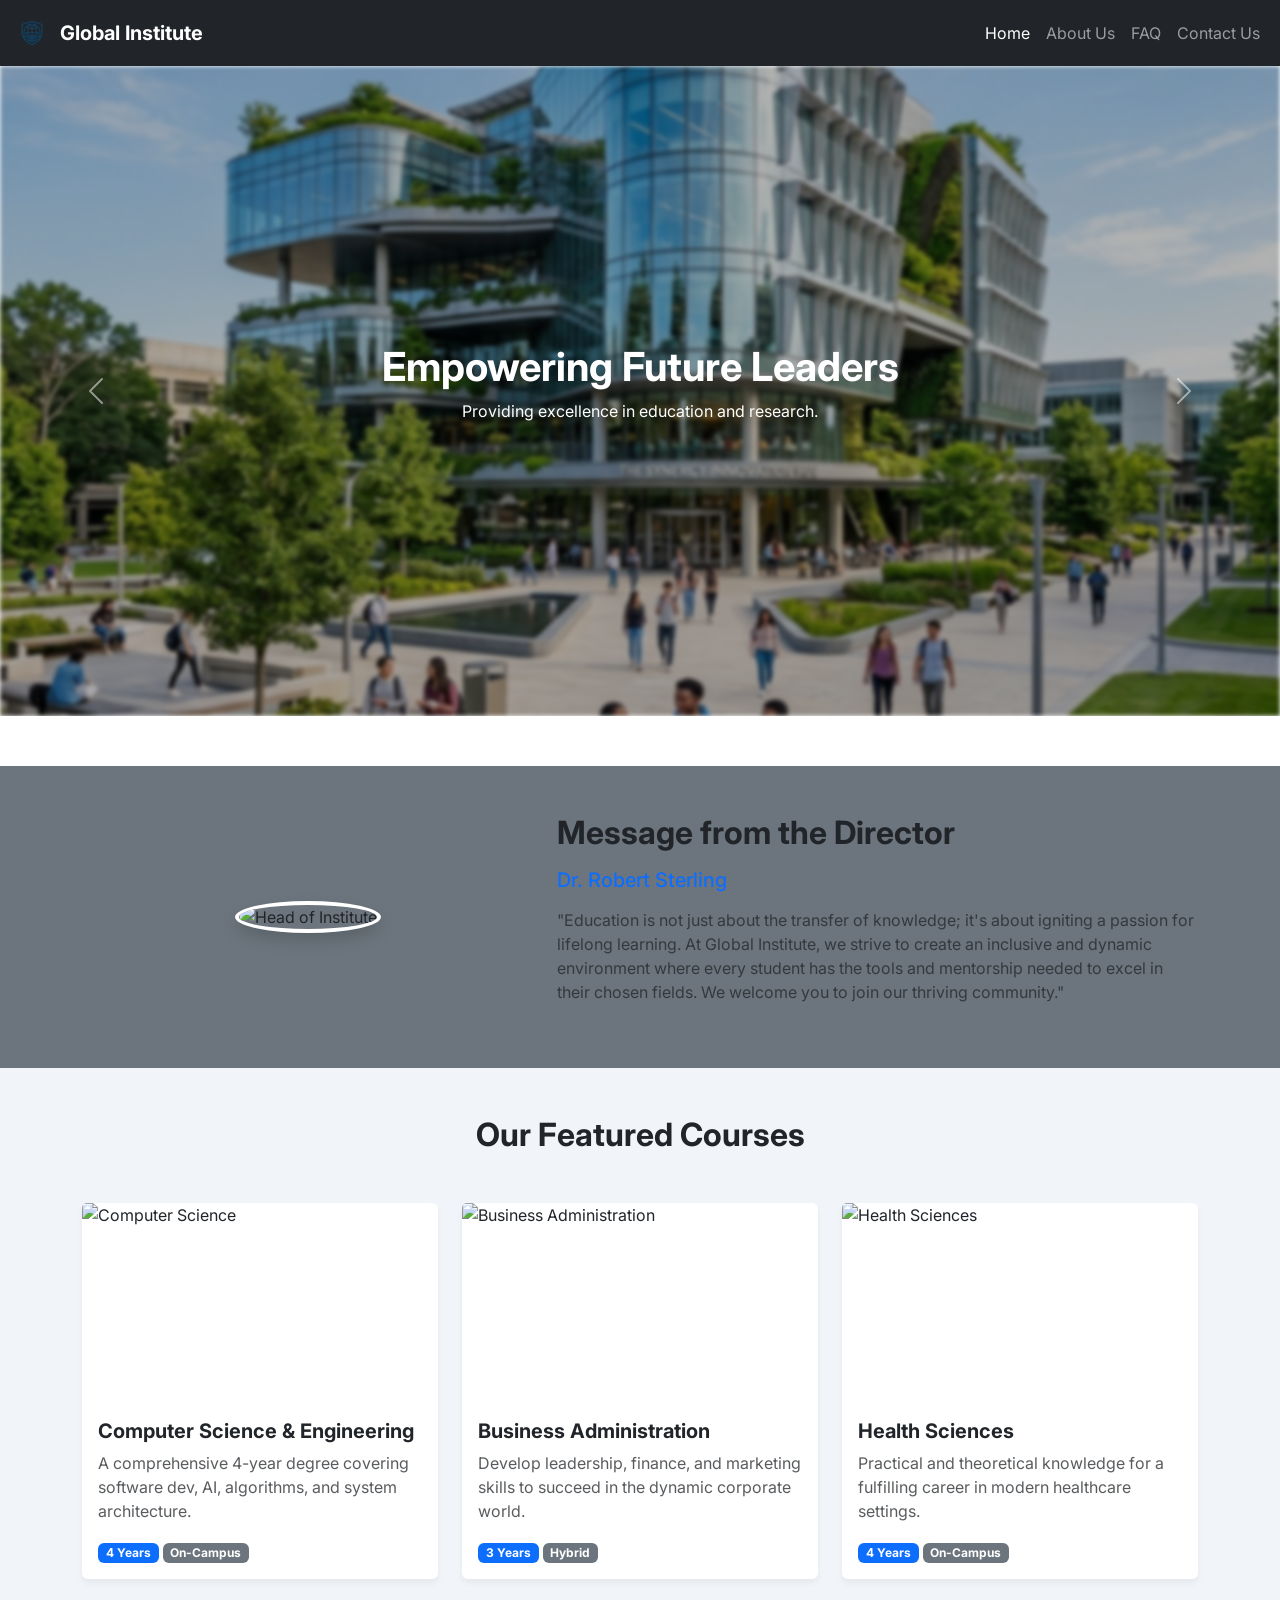
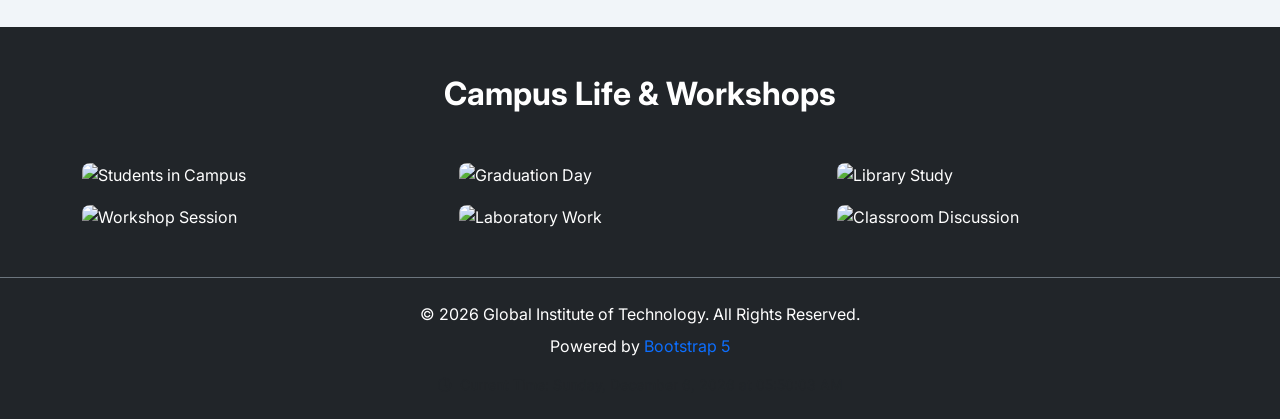
==== commit 9e0cfdf2: "Add empty line before Course 3 section in index.html" ====
--- a/index.html
+++ b/index.html
@@ -118,6 +118,7 @@
                             </div>
                         </div>
                     </div>
+                    
                     <!-- Course 3 -->
                     <div class="col-md-4">
                         <div class="card h-100">
--- a/assets/css/style.css
+++ b/assets/css/style.css
@@ -69,7 +69,7 @@
 .carousel-caption * {
   color: #ffffff !important;
   text-shadow: none !important;
-}
+} 
 
 /* Cards Hover effects */
 .card {
@@ -91,10 +91,11 @@
   border-radius: 8px;
   transition: transform var(--transition-speed);
 }
+
 .gallery-item {
   overflow: hidden;
   border-radius: 8px;
-}
+} 
 .gallery-item:hover .gallery-img {
   transform: scale(1.05);
 }
@@ -185,3 +186,4 @@
   padding: 0 20px 20px;
   color: var(--text-muted);
 }
+
